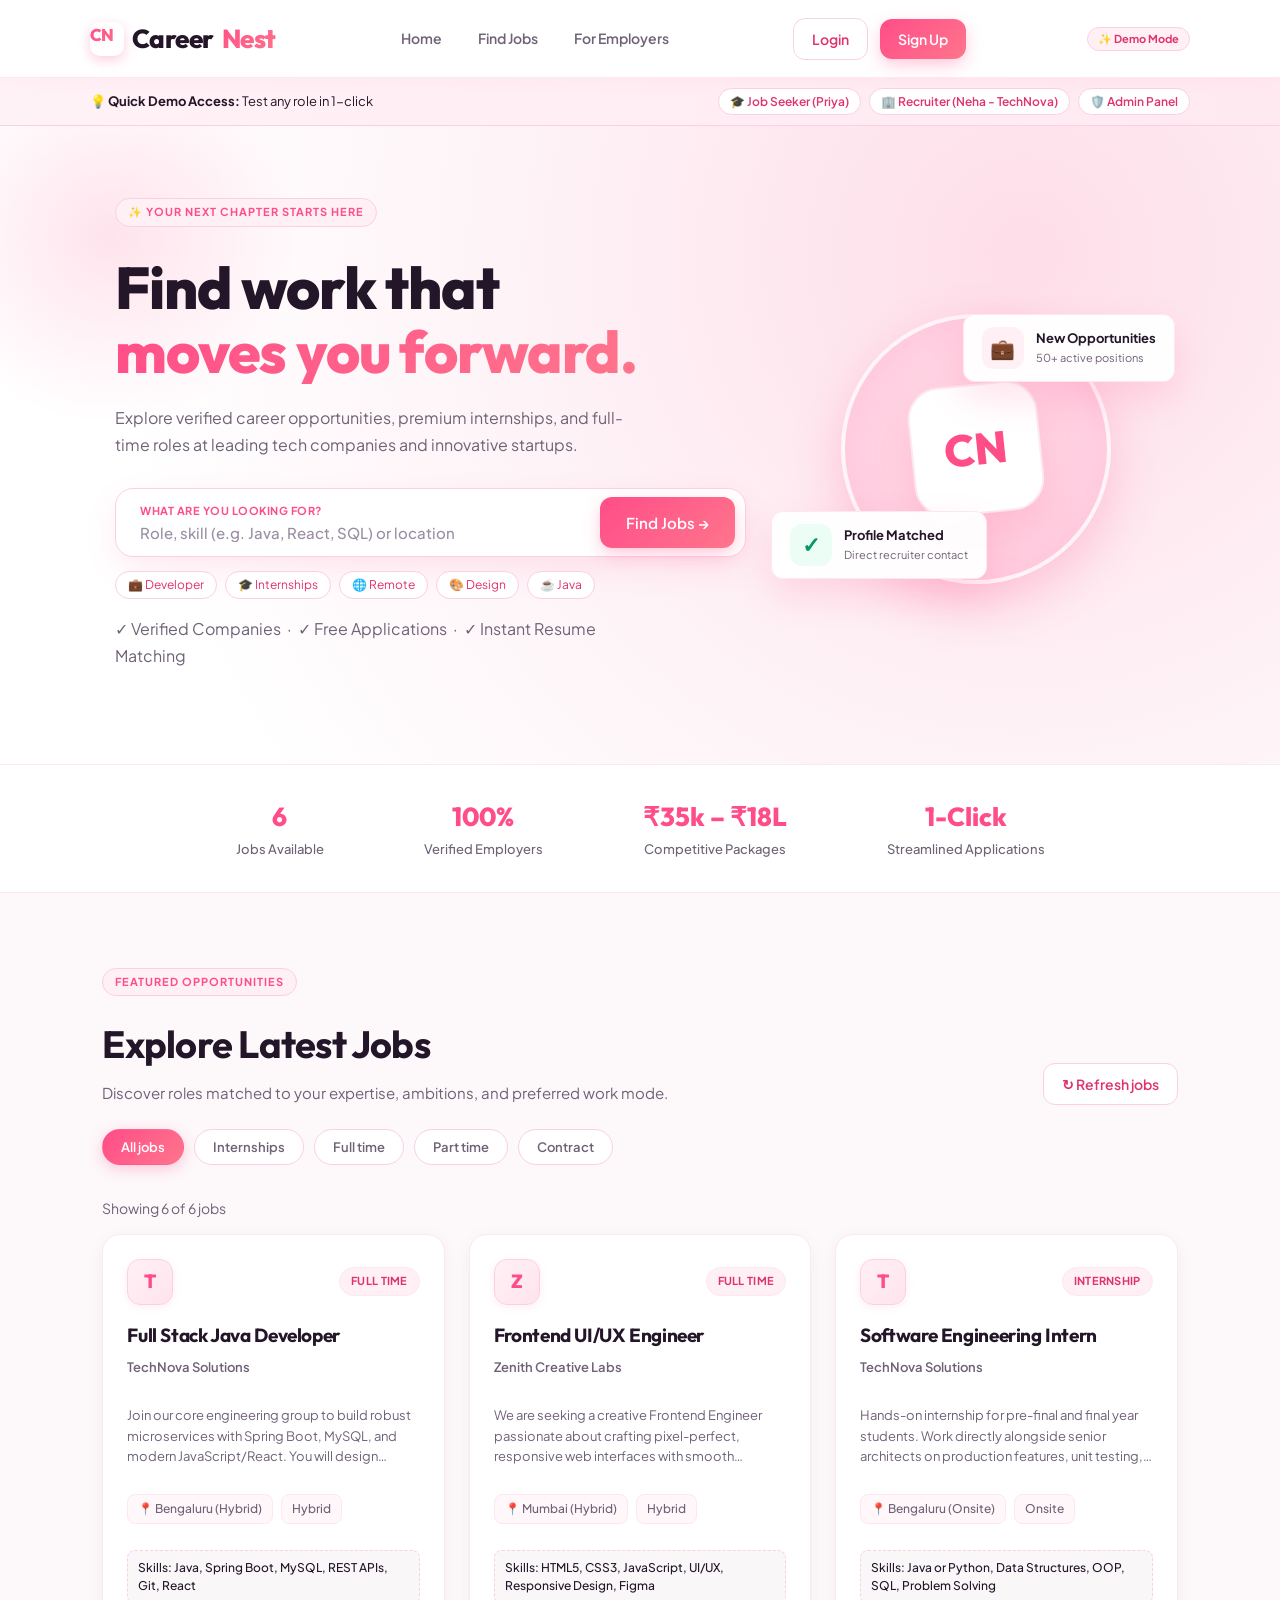
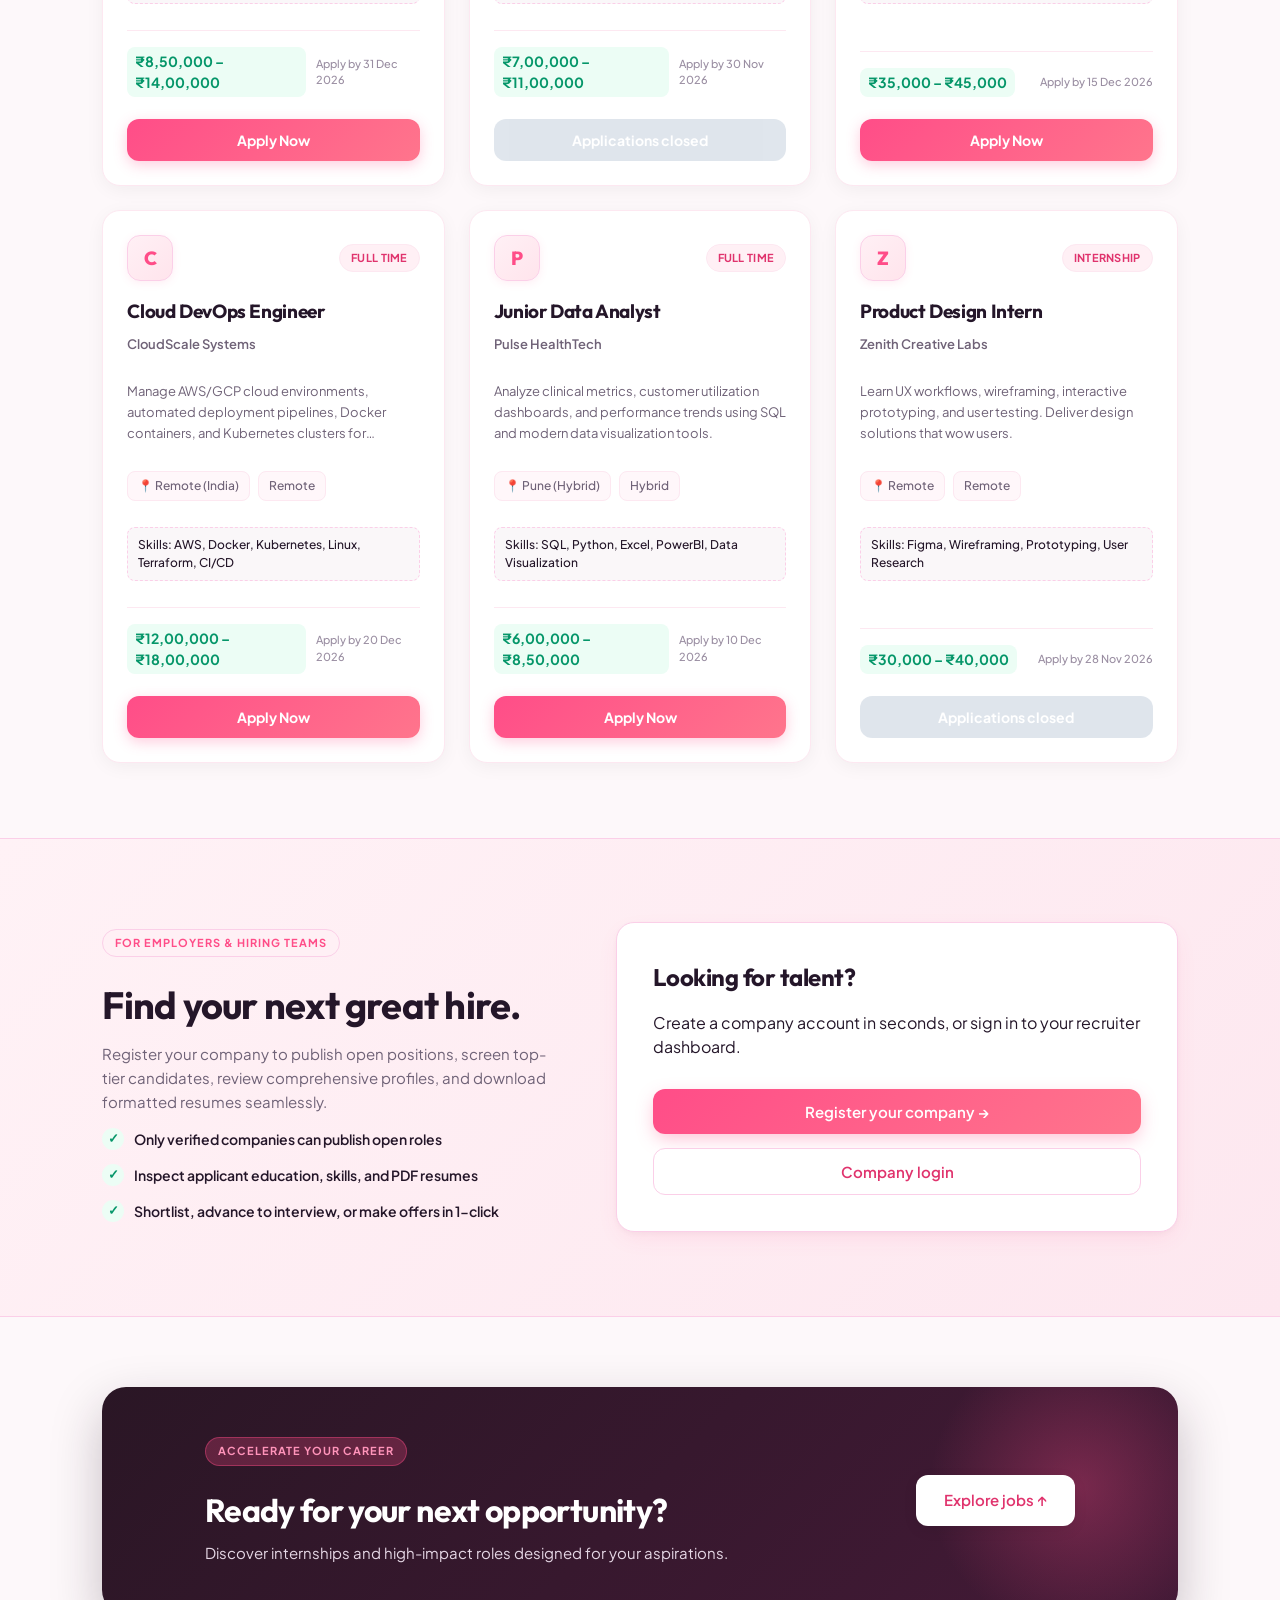
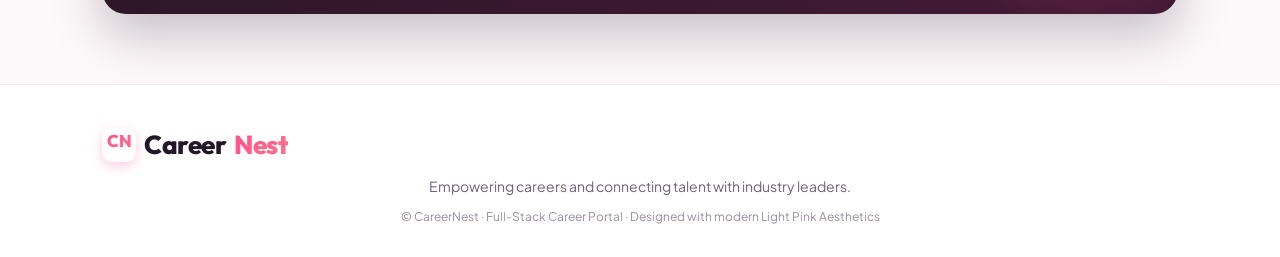
==== src/main/resources/static/index.html @ 80a02196 "Update UI/UX design to modern Light Pink aesthetic, add dual-mode standalone demo engine, and sync s" ====
<!DOCTYPE html>
<html lang="en">
<head>
    <meta charset="UTF-8">
    <meta name="viewport" content="width=device-width, initial-scale=1.0">
    <meta name="description" content="CareerNest | Discover premier jobs, internships and high-growth career opportunities.">
    <title>CareerNest | Find Your Next Opportunity</title>
    <link rel="stylesheet" href="style.css?v=5">
</head>
<body>

    <header class="navbar">
        <a class="logo" href="#home">
            <span class="logo-badge">CN</span>
            Career<span>Nest</span>
        </a>

        <nav>
            <a href="#home" class="active">Home</a>
            <a href="#jobs">Find Jobs</a>
            <a href="#post-job">For Employers</a>
        </nav>

        <div class="nav-actions"></div>
    </header>

    <!-- Quick Demo Accounts Helper Bar -->
    <div class="demo-accounts-bar">
        <span>💡 <strong>Quick Demo Access:</strong> Test any role in 1-click</span>
        <div class="demo-pills">
            <button class="demo-account-btn" type="button" onclick="quickLogin('STUDENT')">🎓 Job Seeker (Priya)</button>
            <button class="demo-account-btn" type="button" onclick="quickLogin('RECRUITER')">🏢 Recruiter (Neha - TechNova)</button>
            <button class="demo-account-btn" type="button" onclick="quickLogin('ADMIN')">🛡️ Admin Panel</button>
        </div>
    </div>

    <main>
        
        <!-- Login and Signup Section -->
        <section id="authSection" class="auth-section" hidden>
            <div class="auth-card">

                <button id="closeAuthButton" class="auth-close"
                        type="button" aria-label="Close form">✕</button>

                <a class="logo auth-logo" href="#home">
                    <span class="logo-badge">CN</span>
                    Career<span>Nest</span>
                </a>

                <div class="auth-tabs">
                    <button id="loginTab" class="auth-tab active" type="button">
                        Login
                    </button>
                    <button id="signupTab" class="auth-tab" type="button">
                        Sign Up
                    </button>
                </div>

                <h2 id="authTitle">Welcome back!</h2>
                <p id="authDescription">Login to continue your career journey.</p>

                <form id="authForm">
                    <div id="accountTypeGroup" class="account-type" hidden>
                        <span class="account-type-label">Choose your account type</span>
                        <label class="account-option">
                            <input type="radio" name="accountType" value="STUDENT" checked>
                            <span><strong>Job seeker</strong><small>Find jobs &amp; apply</small></span>
                        </label>
                        <label class="account-option">
                            <input type="radio" name="accountType" value="COMPANY">
                            <span><strong>Company</strong><small>Publish jobs &amp; review applicants</small></span>
                        </label>
                    </div>

                    <div id="fullNameGroup" hidden>
                        <label for="authFullName" id="authFullNameLabel">Full name</label>
                        <input id="authFullName" type="text"
                               placeholder="Enter your full name"
                               maxlength="120">
                    </div>

                    <div id="companyFields" class="company-fields" hidden>
                        <label for="companyName">Company name *</label>
                        <input id="companyName" type="text" maxlength="180"
                               placeholder="e.g. TechNova Solutions">

                        <label for="companyWebsite">Website</label>
                        <input id="companyWebsite" type="url" maxlength="255"
                               placeholder="https://example.com">

                        <label for="companyIndustry">Industry</label>
                        <input id="companyIndustry" type="text" maxlength="120"
                               placeholder="e.g. Information Technology">

                        <label for="companySize">Company size</label>
                        <select id="companySize">
                            <option value="">Select size</option>
                            <option>1-10</option>
                            <option>11-50</option>
                            <option>51-200</option>
                            <option>201-1000</option>
                            <option>1000+</option>
                        </select>

                        <label for="companyHeadquarters">Headquarters</label>
                        <input id="companyHeadquarters" type="text" maxlength="150"
                               placeholder="e.g. Mumbai, Maharashtra">
                    </div>

                    <label for="authEmail">Email address</label>
                    <input id="authEmail" type="email"
                           placeholder="you@example.com" required>

                    <label for="authPassword">Password</label>
                    <input id="authPassword" type="password"
                           placeholder="Enter your password"
                           minlength="8" maxlength="72" required>

                    <button id="authSubmitButton"
                            class="primary-button full-button"
                            type="submit">
                        Login →
                    </button>

                    <!-- Quick Autofill for Reviewers/Users -->
                    <div class="quick-logins-box">
                        <strong>⚡ Quick Autofill Test Credentials</strong>
                        <div class="quick-login-pills">
                            <button type="button" class="quick-login-pill" onclick="document.getElementById('authEmail').value='priya@example.test'; document.getElementById('authPassword').value='Demo@12345';">Priya (Student)</button>
                            <button type="button" class="quick-login-pill" onclick="document.getElementById('authEmail').value='neha@example.test'; document.getElementById('authPassword').value='Demo@12345';">Neha (Recruiter)</button>
                            <button type="button" class="quick-login-pill" onclick="document.getElementById('authEmail').value='admin@careernest.local'; document.getElementById('authPassword').value='Admin@12345';">Admin</button>
                        </div>
                    </div>

                    <p id="authMessage" class="status-message"
                       role="status" aria-live="polite"></p>
                </form>

                <p class="auth-switch">
                    <span id="authSwitchText">New to CareerNest?</span>
                    <button id="authSwitchButton" type="button">Create account</button>
                </p>

            </div>
        </section>
        <!-- End Login and Signup Section -->

        <!-- Hero Section -->
        <section class="hero" id="home">
            <div class="hero-content">
                <span class="eyebrow">✨ YOUR NEXT CHAPTER STARTS HERE</span>

                <h1>Find work that<br> <span class="gradient-text">moves you forward.</span></h1>

                <p>
                    Explore verified career opportunities, premium internships, and full-time roles at leading tech companies and innovative startups.
                </p>

                <form id="searchForm" class="search-box">
                    <div class="search-field">
                        <label for="searchInput">What are you looking for?</label>
                        <input id="searchInput" type="text"
                               placeholder="Role, skill (e.g. Java, React, SQL) or location">
                    </div>
                    <button class="primary-button" type="submit">Find Jobs →</button>
                </form>

                <div class="hero-tags">
                    <span class="hero-tag" onclick="document.getElementById('searchInput').value='Developer'; displayJobs();">💼 Developer</span>
                    <span class="hero-tag" onclick="document.getElementById('searchInput').value='Intern'; displayJobs();">🎓 Internships</span>
                    <span class="hero-tag" onclick="document.getElementById('searchInput').value='Remote'; displayJobs();">🌐 Remote</span>
                    <span class="hero-tag" onclick="document.getElementById('searchInput').value='Design'; displayJobs();">🎨 Design</span>
                    <span class="hero-tag" onclick="document.getElementById('searchInput').value='Java'; displayJobs();">☕ Java</span>
                </div>

                <p class="hero-note">✓ Verified Companies &nbsp;·&nbsp; ✓ Free Applications &nbsp;·&nbsp; ✓ Instant Resume Matching</p>
            </div>

            <div class="hero-art" aria-hidden="true">
                <div class="art-circle"></div>
                <div class="floating-card card-one">
                    <span class="card-icon">💼</span>
                    <div>
                        <strong>New Opportunities</strong>
                        <small>50+ active positions</small>
                    </div>
                </div>
                <div class="floating-card card-two">
                    <span class="check-icon">✓</span>
                    <div>
                        <strong>Profile Matched</strong>
                        <small>Direct recruiter contact</small>
                    </div>
                </div>
                <div class="art-center">CN</div>
            </div>
        </section>

        <!-- Stats Section -->
        <section class="stats">
            <div>
                <strong id="totalJobs">—</strong>
                <span>Jobs Available</span>
            </div>
            <div>
                <strong>100%</strong>
                <span>Verified Employers</span>
            </div>
            <div>
                <strong>₹35k – ₹18L</strong>
                <span>Competitive Packages</span>
            </div>
            <div>
                <strong>1-Click</strong>
                <span>Streamlined Applications</span>
            </div>
        </section>

        <!-- Jobs Listing Section -->
        <section class="jobs-section" id="jobs">
            <div class="section-heading">
                <div>
                    <span class="eyebrow">FEATURED OPPORTUNITIES</span>
                    <h2>Explore Latest Jobs</h2>
                    <p>Discover roles matched to your expertise, ambitions, and preferred work mode.</p>
                </div>
                <button id="refreshButton" class="outline-button" type="button">
                    ↻ Refresh jobs
                </button>
            </div>

            <div class="filters">
                <button class="filter-button active" data-type="ALL" type="button">All jobs</button>
                <button class="filter-button" data-type="INTERNSHIP" type="button">Internships</button>
                <button class="filter-button" data-type="FULL_TIME" type="button">Full time</button>
                <button class="filter-button" data-type="PART_TIME" type="button">Part time</button>
                <button class="filter-button" data-type="CONTRACT" type="button">Contract</button>
            </div>

            <p id="jobsMessage" class="status-message" role="status">
                Loading available opportunities...
            </p>

            <div id="jobList" class="job-grid"></div>
        </section>

        <!-- For Employers Section -->
        <section class="post-section" id="post-job">
            <div class="post-intro">
                <span class="eyebrow">FOR EMPLOYERS &amp; HIRING TEAMS</span>
                <h2>Find your next great hire.</h2>
                <p>
                    Register your company to publish open positions, screen top-tier candidates, review comprehensive profiles, and download formatted resumes seamlessly.
                </p>
                <div class="post-benefit">
                    <span class="post-benefit-check">✓</span>
                    <span>Only verified companies can publish open roles</span>
                </div>
                <div class="post-benefit">
                    <span class="post-benefit-check">✓</span>
                    <span>Inspect applicant education, skills, and PDF resumes</span>
                </div>
                <div class="post-benefit">
                    <span class="post-benefit-check">✓</span>
                    <span>Shortlist, advance to interview, or make offers in 1-click</span>
                </div>
            </div>

            <div class="job-form employer-cta" id="employerGuest">
                <h3>Looking for talent?</h3>
                <p class="form-description">
                    Create a company account in seconds, or sign in to your recruiter dashboard.
                </p>
                <button id="employerSignupButton" class="primary-button full-button" type="button">
                    Register your company →
                </button>
                <button id="employerLoginButton" class="outline-button full-button" type="button">
                    Company login
                </button>
            </div>

            <div class="job-form employer-cta" id="employerCompany" hidden>
                <h3 id="employerCompanyName">Your company</h3>
                <p class="form-description">
                    Manage your listings or review candidates who applied for your roles.
                </p>
                <a class="primary-button full-button" href="company.html#post">Post a new job →</a>
                <a class="outline-button full-button" href="company.html#applicants">View applicants</a>
            </div>
        </section>

        <!-- Bottom CTA Section -->
        <section class="bottom-cta">
            <div>
                <span class="eyebrow">ACCELERATE YOUR CAREER</span>
                <h2>Ready for your next opportunity?</h2>
                <p>Discover internships and high-impact roles designed for your aspirations.</p>
            </div>
            <a href="#jobs" class="light-button">Explore jobs ↑</a>
        </section>
    </main>

    <footer>
        <a class="logo footer-logo" href="#home">
            <span class="logo-badge">CN</span>
            Career<span>Nest</span>
        </a>
        <p>Empowering careers and connecting talent with industry leaders.</p>
        <small>© CareerNest · Full-Stack Career Portal · Designed with modern Light Pink Aesthetics</small>
    </footer>

    <script src="common.js?v=5"></script>
    <script src="script.js?v=5"></script>
</body>
</html>
---- src/main/resources/static/style.css ----
@import url('https://fonts.googleapis.com/css2?family=Outfit:wght@400;500;600;700;800;900&family=Plus+Jakarta+Sans:wght@400;500;600;700;800&display=swap');

:root {
    /* Pink & Rose Primary Palette */
    --pink-primary: #ff4d88;
    --pink-primary-dark: #e0336d;
    --pink-primary-light: #ff75a0;
    --pink-glow: rgba(255, 77, 136, 0.28);
    --pink-soft: #fff0f5;
    --pink-subtle: #fff7fa;
    --pink-card-bg: #ffffff;
    --pink-border: #fbcfe8;
    --pink-border-light: #fde8f1;
    --pink-tag-bg: #ffe4ef;
    --pink-tag-text: #be185d;

    /* Gradients */
    --gradient-pink: linear-gradient(135deg, #ff4d88 0%, #ff758c 100%);
    --gradient-pink-hover: linear-gradient(135deg, #e63973 0%, #ff5c77 100%);
    --gradient-pink-subtle: linear-gradient(135deg, #fff0f5 0%, #ffe4ec 100%);
    --gradient-dark-plum: linear-gradient(135deg, #2a1625 0%, #441a37 100%);
    --gradient-hero: radial-gradient(circle at 80% 20%, rgba(255, 182, 206, 0.4) 0%, rgba(255, 240, 245, 0.6) 45%, #ffffff 80%);

    /* Warm Neutrals */
    --navy: #241629; /* Replaced cold navy with deep luxury plum-charcoal */
    --dark: #1e1323;
    --muted: #6f6277;
    --muted-light: #9a8ea2;
    --background: #fdf8fa;
    --border: #f5dce8;

    /* Functional Accents */
    --green: #059669;
    --green-bg: #ecfdf5;
    --red: #e11d48;
    --red-bg: #fff1f2;
    --amber: #d97706;
    --amber-bg: #fffbeb;

    /* Radius & Shadows */
    --radius-sm: 8px;
    --radius-md: 12px;
    --radius-lg: 18px;
    --radius-pill: 9999px;
    --shadow-soft: 0 8px 24px -6px rgba(255, 77, 136, 0.12), 0 2px 6px -1px rgba(0, 0, 0, 0.04);
    --shadow-hover: 0 16px 36px -8px rgba(255, 77, 136, 0.22), 0 4px 12px -2px rgba(0, 0, 0, 0.05);
    --shadow-card: 0 4px 20px -2px rgba(36, 22, 41, 0.06);
}

* {
    box-sizing: border-box;
}

html {
    scroll-behavior: smooth;
    scroll-padding-top: 90px;
}

body {
    margin: 0;
    background: var(--background);
    color: var(--navy);
    font-family: "Plus Jakarta Sans", -apple-system, BlinkMacSystemFont, "Segoe UI", Roboto, sans-serif;
    line-height: 1.5;
    -webkit-font-smoothing: antialiased;
}

a {
    color: inherit;
    text-decoration: none;
    transition: color 0.2s ease;
}

button, input, textarea, select {
    font-family: inherit;
}

button, a {
    -webkit-tap-highlight-color: transparent;
}

button {
    cursor: pointer;
    border: none;
    background: none;
}

/* ===== Typography & Helpers ===== */
h1, h2, h3, h4 {
    font-family: "Outfit", sans-serif;
    color: var(--navy);
    letter-spacing: -0.02em;
    margin-top: 0;
}

.gradient-text,
.logo span,
h1 span {
    background: var(--gradient-pink);
    -webkit-background-clip: text;
    -webkit-text-fill-color: transparent;
    display: inline-block;
}

.eyebrow {
    display: inline-flex;
    align-items: center;
    gap: 6px;
    color: var(--pink-primary);
    background: var(--pink-soft);
    border: 1px solid var(--pink-border);
    padding: 5px 12px;
    border-radius: var(--radius-pill);
    font-size: 11px;
    font-weight: 700;
    letter-spacing: 1px;
    text-transform: uppercase;
    margin-bottom: 12px;
}

/* ===== Navbar ===== */
.navbar {
    min-height: 78px;
    padding: 16px 7%;
    display: flex;
    align-items: center;
    justify-content: space-between;
    gap: 24px;
    background: rgba(255, 255, 255, 0.92);
    backdrop-filter: blur(14px);
    -webkit-backdrop-filter: blur(14px);
    border-bottom: 1px solid var(--pink-border-light);
    position: sticky;
    top: 0;
    z-index: 100;
    box-shadow: 0 4px 20px -5px rgba(255, 77, 136, 0.06);
}

.logo {
    display: flex;
    align-items: center;
    gap: 8px;
    font-family: "Outfit", sans-serif;
    font-size: 26px;
    font-weight: 800;
    letter-spacing: -0.5px;
    color: var(--navy);
}

.logo-badge {
    width: 34px;
    height: 34px;
    background: var(--gradient-pink);
    border-radius: 10px;
    display: inline-grid;
    place-items: center;
    color: white;
    font-size: 17px;
    font-weight: 800;
    box-shadow: 0 4px 12px var(--pink-glow);
}

.navbar nav {
    display: flex;
    align-items: center;
    gap: 28px;
}

.navbar nav a {
    font-size: 14px;
    font-weight: 600;
    color: var(--muted);
    padding: 6px 4px;
    position: relative;
}

.navbar nav a:hover,
.navbar nav a.active {
    color: var(--pink-primary);
}

.navbar nav a:hover::after {
    content: "";
    position: absolute;
    bottom: -2px;
    left: 0;
    width: 100%;
    height: 2px;
    background: var(--gradient-pink);
    border-radius: 2px;
}

.nav-actions {
    display: flex;
    align-items: center;
    gap: 12px;
}

.nav-button, .outline-button, .light-button, .primary-button {
    display: inline-flex;
    align-items: center;
    justify-content: center;
    gap: 8px;
    border-radius: var(--radius-md);
    padding: 11px 18px;
    font-weight: 600;
    font-size: 14px;
    transition: all 0.22s cubic-bezier(0.16, 1, 0.3, 1);
    white-space: nowrap;
}

.primary-button {
    background: var(--gradient-pink);
    color: white;
    border: none;
    box-shadow: 0 6px 18px -2px rgba(255, 77, 136, 0.36);
}

.primary-button:hover {
    background: var(--gradient-pink-hover);
    transform: translateY(-2px);
    box-shadow: 0 10px 24px -2px rgba(255, 77, 136, 0.45);
}

.primary-button:active {
    transform: translateY(0);
}

.nav-button {
    color: white;
    background: var(--navy);
    box-shadow: 0 4px 12px rgba(36, 22, 41, 0.15);
}

.nav-button:hover {
    background: var(--dark);
    transform: translateY(-1px);
    box-shadow: 0 6px 16px rgba(36, 22, 41, 0.22);
}

.outline-button {
    background: white;
    color: var(--pink-primary-dark);
    border: 1.5px solid var(--pink-border);
}

.outline-button:hover {
    border-color: var(--pink-primary);
    background: var(--pink-soft);
    color: var(--pink-primary);
    transform: translateY(-1px);
}

.light-button {
    background: white;
    color: var(--pink-primary-dark);
    box-shadow: 0 4px 14px rgba(0, 0, 0, 0.08);
}

.light-button:hover {
    background: var(--pink-soft);
    transform: translateY(-2px);
}

.nav-greeting {
    color: var(--muted);
    font-size: 13px;
    font-weight: 600;
    padding: 6px 10px;
    background: var(--pink-soft);
    border-radius: var(--radius-pill);
    border: 1px solid var(--pink-border-light);
}

/* Demo helper pill in nav */
.demo-badge-pill {
    display: inline-flex;
    align-items: center;
    gap: 6px;
    font-size: 11px;
    font-weight: 700;
    padding: 4px 10px;
    border-radius: var(--radius-pill);
    background: #fff0f5;
    color: var(--pink-primary-dark);
    border: 1px solid var(--pink-border);
    cursor: pointer;
    transition: all 0.2s ease;
}

.demo-badge-pill:hover {
    background: var(--gradient-pink);
    color: white;
    border-color: transparent;
}

/* ===== Hero Section ===== */
.hero {
    background: var(--gradient-hero);
    padding: 72px 9% 65px;
    min-height: 480px;
    display: grid;
    grid-template-columns: 1.25fr 0.75fr;
    align-items: center;
    gap: 40px;
    overflow: hidden;
    position: relative;
    border-bottom: 1px solid var(--pink-border-light);
}

.hero::before {
    content: "";
    position: absolute;
    width: 380px;
    height: 380px;
    border-radius: 50%;
    background: radial-gradient(circle, rgba(255, 117, 160, 0.2) 0%, transparent 70%);
    top: -80px;
    left: -80px;
    pointer-events: none;
}

.hero-content {
    max-width: 640px;
    position: relative;
    z-index: 2;
}

h1 {
    font-size: clamp(40px, 4.6vw, 62px);
    line-height: 1.1;
    margin: 16px 0 20px;
    font-weight: 800;
}

.hero-content > p {
    color: var(--muted);
    font-size: 16px;
    max-width: 520px;
    line-height: 1.7;
    margin-bottom: 30px;
}

/* Search Box */
.search-box {
    background: white;
    padding: 8px 10px;
    display: flex;
    gap: 12px;
    border: 1.5px solid var(--pink-border);
    border-radius: var(--radius-lg);
    box-shadow: 0 12px 36px -6px rgba(255, 77, 136, 0.16);
    transition: border-color 0.2s, box-shadow 0.2s;
}

.search-box:focus-within {
    border-color: var(--pink-primary);
    box-shadow: 0 14px 40px -4px rgba(255, 77, 136, 0.25);
}

.search-field {
    flex: 1;
    padding: 6px 14px;
    min-width: 0;
    display: flex;
    flex-direction: column;
    justify-content: center;
}

.search-field label {
    display: block;
    font-size: 11px;
    font-weight: 700;
    color: var(--pink-primary);
    text-transform: uppercase;
    letter-spacing: 0.5px;
    margin-bottom: 3px;
}

.search-field input {
    width: 100%;
    border: 0;
    outline: 0;
    padding: 0;
    color: var(--navy);
    font-size: 15px;
    font-weight: 500;
    background: transparent;
}

.search-field input::placeholder {
    color: var(--muted-light);
}

.search-box .primary-button {
    padding: 14px 26px;
    font-size: 15px;
}

.hero-note {
    font-size: 13px;
    color: var(--muted);
    margin-top: 16px;
    display: flex;
    align-items: center;
    gap: 10px;
}

.hero-tags {
    display: flex;
    flex-wrap: wrap;
    gap: 8px;
    margin-top: 14px;
}

.hero-tag {
    font-size: 12px;
    padding: 4px 12px;
    border-radius: var(--radius-pill);
    background: white;
    border: 1px solid var(--pink-border);
    color: var(--pink-primary-dark);
    cursor: pointer;
    transition: all 0.2s ease;
}

.hero-tag:hover {
    background: var(--pink-soft);
    border-color: var(--pink-primary);
    transform: translateY(-1px);
}

/* Hero Art - 3D Pink Glass Illustration */
.hero-art {
    min-height: 320px;
    position: relative;
    display: grid;
    place-items: center;
}

.art-circle {
    width: 270px;
    height: 270px;
    border-radius: 50%;
    background: radial-gradient(circle, #ffe3ed 0%, #ffd0e1 60%, #ffbad3 100%);
    border: 4px solid rgba(255, 255, 255, 0.8);
    box-shadow: 0 20px 50px rgba(255, 77, 136, 0.25);
    animation: pulseSoft 6s ease-in-out infinite;
}

.art-center {
    position: absolute;
    width: 130px;
    height: 130px;
    display: grid;
    place-items: center;
    border-radius: 32px;
    transform: rotate(-6deg);
    background: white;
    box-shadow: 0 20px 45px rgba(255, 77, 136, 0.22);
    border: 2px solid var(--pink-border-light);
    color: var(--pink-primary);
    font-size: 44px;
    font-weight: 800;
    font-family: "Outfit", sans-serif;
    animation: gentleFloat 5s ease-in-out infinite;
}

.floating-card {
    position: absolute;
    z-index: 2;
    background: rgba(255, 255, 255, 0.95);
    backdrop-filter: blur(10px);
    padding: 12px 18px;
    display: flex;
    align-items: center;
    gap: 12px;
    border-radius: var(--radius-md);
    box-shadow: 0 16px 36px rgba(255, 77, 136, 0.16);
    border: 1px solid var(--pink-border-light);
}

.card-one {
    top: 25px;
    right: -10px;
    animation: floatOne 5s ease-in-out infinite alternate;
}

.card-two {
    bottom: 30px;
    left: -15px;
    animation: floatTwo 5.5s ease-in-out infinite alternate;
}

.card-icon, .check-icon {
    width: 42px;
    height: 42px;
    display: grid;
    place-items: center;
    border-radius: 12px;
    font-size: 20px;
}

.card-icon {
    background: var(--pink-soft);
    color: var(--pink-primary);
}

.check-icon {
    color: var(--green);
    background: var(--green-bg);
    font-size: 22px;
    font-weight: bold;
}

.floating-card strong {
    display: block;
    font-size: 13px;
    font-weight: 700;
    color: var(--navy);
}

.floating-card small {
    display: block;
    color: var(--muted);
    font-size: 11px;
    margin-top: 2px;
}

@keyframes gentleFloat {
    0%, 100% { transform: rotate(-6deg) translateY(0); }
    50% { transform: rotate(-4deg) translateY(-8px); }
}

@keyframes floatOne {
    0% { transform: translateY(0); }
    100% { transform: translateY(-10px); }
}

@keyframes floatTwo {
    0% { transform: translateY(0); }
    100% { transform: translateY(10px); }
}

@keyframes pulseSoft {
    0%, 100% { transform: scale(1); }
    50% { transform: scale(1.03); }
}

/* ===== Stats Section ===== */
.stats {
    display: flex;
    justify-content: center;
    gap: clamp(30px, 8vw, 100px);
    padding: 32px 7%;
    background: white;
    border-bottom: 1px solid var(--pink-border-light);
}

.stats div {
    display: flex;
    flex-direction: column;
    gap: 4px;
    text-align: center;
}

.stats strong {
    font-size: 26px;
    font-weight: 800;
    font-family: "Outfit", sans-serif;
    color: var(--pink-primary);
}

.stats span {
    font-size: 13px;
    color: var(--muted);
    font-weight: 500;
}

/* Quick Demo Bar Helper */
.demo-accounts-bar {
    background: linear-gradient(90deg, #fff2f6 0%, #ffe9f1 100%);
    border-bottom: 1px solid var(--pink-border);
    padding: 10px 7%;
    display: flex;
    align-items: center;
    justify-content: space-between;
    font-size: 13px;
    color: var(--navy);
    flex-wrap: wrap;
    gap: 10px;
}

.demo-pills {
    display: flex;
    align-items: center;
    gap: 8px;
    flex-wrap: wrap;
}

.demo-account-btn {
    display: inline-flex;
    align-items: center;
    gap: 5px;
    padding: 5px 11px;
    border-radius: var(--radius-pill);
    background: white;
    border: 1px solid var(--pink-border);
    font-size: 12px;
    font-weight: 600;
    color: var(--pink-primary-dark);
    cursor: pointer;
    transition: all 0.18s ease;
}

.demo-account-btn:hover {
    background: var(--pink-primary);
    color: white;
    border-color: var(--pink-primary);
}

/* ===== Jobs Section ===== */
.jobs-section {
    padding: 75px 8%;
    background: var(--background);
}

.section-heading {
    display: flex;
    justify-content: space-between;
    align-items: flex-end;
    gap: 20px;
    margin-bottom: 24px;
}

h2 {
    font-size: clamp(28px, 3.2vw, 38px);
    margin: 8px 0;
    font-weight: 700;
}

.section-heading p, .post-intro > p {
    color: var(--muted);
    line-height: 1.6;
    font-size: 15px;
    margin: 0;
}

.filters {
    display: flex;
    gap: 10px;
    flex-wrap: wrap;
    margin: 24px 0 32px;
}

.filter-button {
    padding: 9px 18px;
    border: 1.5px solid var(--pink-border);
    background: white;
    border-radius: var(--radius-pill);
    color: var(--muted);
    font-size: 13px;
    font-weight: 600;
    cursor: pointer;
    transition: all 0.2s cubic-bezier(0.16, 1, 0.3, 1);
}

.filter-button:hover {
    border-color: var(--pink-primary);
    color: var(--pink-primary);
    background: var(--pink-soft);
}

.filter-button.active {
    color: white;
    background: var(--gradient-pink);
    border-color: transparent;
    box-shadow: 0 4px 14px var(--pink-glow);
}

.status-message {
    color: var(--muted);
    font-size: 14px;
    line-height: 1.6;
}

/* Job Cards Grid */
.job-grid {
    display: grid;
    grid-template-columns: repeat(3, minmax(0, 1fr));
    gap: 24px;
    width: 100%;
}

.job-card {
    padding: 24px;
    border: 1.5px solid var(--pink-border-light);
    border-radius: var(--radius-lg);
    background: white;
    display: flex;
    flex-direction: column;
    gap: 14px;
    box-shadow: var(--shadow-card);
    transition: all 0.25s cubic-bezier(0.16, 1, 0.3, 1);
    position: relative;
    overflow: hidden;
}

.job-card::before {
    content: "";
    position: absolute;
    top: 0;
    left: 0;
    width: 100%;
    height: 4px;
    background: var(--gradient-pink);
    opacity: 0;
    transition: opacity 0.25s ease;
}

.job-card:hover {
    transform: translateY(-5px);
    border-color: var(--pink-border);
    box-shadow: var(--shadow-hover);
}

.job-card:hover::before {
    opacity: 1;
}

.job-card-top {
    display: flex;
    align-items: center;
    justify-content: space-between;
    gap: 12px;
}

.company-mark {
    display: grid;
    place-items: center;
    width: 46px;
    height: 46px;
    border-radius: 13px;
    background: var(--gradient-pink-subtle);
    border: 1px solid var(--pink-border);
    color: var(--pink-primary);
    font-weight: 800;
    font-size: 19px;
    font-family: "Outfit", sans-serif;
    box-shadow: 0 2px 8px rgba(255, 77, 136, 0.1);
}

.job-badge {
    font-size: 11px;
    padding: 5px 11px;
    border-radius: var(--radius-pill);
    background: var(--pink-soft);
    color: var(--pink-primary-dark);
    border: 1px solid var(--pink-border-light);
    font-weight: 700;
    letter-spacing: 0.3px;
}

.job-card h3 {
    font-family: "Outfit", sans-serif;
    font-size: 19px;
    margin: 4px 0 0;
    line-height: 1.35;
    font-weight: 700;
    overflow-wrap: anywhere;
    transition: color 0.2s ease;
}

.job-card:hover h3 {
    color: var(--pink-primary-dark);
}

.job-company {
    margin: -4px 0 0;
    color: var(--muted);
    font-size: 13px;
    font-weight: 600;
}

.job-description {
    color: var(--muted);
    font-size: 13px;
    line-height: 1.6;
    overflow-wrap: anywhere;
    display: -webkit-box;
    -webkit-line-clamp: 3;
    -webkit-box-orient: vertical;
    overflow: hidden;
}

.job-meta {
    display: flex;
    flex-wrap: wrap;
    gap: 8px;
}

.job-meta span {
    font-size: 12px;
    color: var(--muted);
    background: var(--pink-subtle);
    border: 1px solid var(--pink-border-light);
    padding: 5px 10px;
    border-radius: var(--radius-sm);
    font-weight: 500;
}

.job-skills {
    color: var(--navy);
    font-size: 12px;
    font-weight: 500;
    background: #faf7f9;
    padding: 8px 10px;
    border-radius: var(--radius-sm);
    border: 1px dashed var(--pink-border);
}

.job-card-bottom {
    border-top: 1px solid var(--pink-border-light);
    margin-top: auto;
    padding-top: 16px;
    display: flex;
    justify-content: space-between;
    align-items: center;
    gap: 10px;
}

.job-salary {
    color: var(--green);
    font-weight: 700;
    font-size: 14px;
    background: var(--green-bg);
    padding: 4px 8px;
    border-radius: var(--radius-sm);
}

.job-id {
    color: var(--muted-light);
    font-size: 11px;
    font-weight: 500;
}

.apply-button {
    display: block;
    width: 100%;
    margin-top: 8px;
    padding: 12px;
    border: 0;
    border-radius: var(--radius-md);
    background: var(--gradient-pink);
    color: white;
    font-weight: 700;
    font-size: 14px;
    text-align: center;
    cursor: pointer;
    box-shadow: 0 4px 14px var(--pink-glow);
    transition: all 0.22s ease;
}

.apply-button:hover:not(:disabled) {
    background: var(--gradient-pink-hover);
    transform: translateY(-2px);
    box-shadow: 0 8px 20px rgba(255, 77, 136, 0.4);
}

.apply-button:disabled {
    opacity: 0.6;
    cursor: not-allowed;
    background: #cbd5e1;
    box-shadow: none;
}

.empty-state {
    padding: 50px 20px;
    background: white;
    border: 1.5px dashed var(--pink-border);
    border-radius: var(--radius-lg);
    text-align: center;
    color: var(--muted);
    font-size: 15px;
    grid-column: 1 / -1;
}

/* ===== Post Section (Employer CTA) ===== */
.post-section {
    background: linear-gradient(135deg, #fff2f6 0%, #fde7ef 100%);
    padding: 80px 8%;
    display: grid;
    grid-template-columns: 0.9fr 1.1fr;
    gap: 55px;
    align-items: center;
    border-top: 1px solid var(--pink-border);
    border-bottom: 1px solid var(--pink-border);
}

.post-intro {
    padding-top: 10px;
}

.post-benefit {
    font-size: 14px;
    font-weight: 600;
    margin: 14px 0;
    color: var(--navy);
    display: flex;
    align-items: center;
    gap: 10px;
}

.post-benefit-check {
    width: 22px;
    height: 22px;
    border-radius: 50%;
    background: var(--green-bg);
    color: var(--green);
    display: inline-grid;
    place-items: center;
    font-size: 13px;
    font-weight: 800;
}

.employer-cta {
    background: white;
    border: 1.5px solid var(--pink-border);
    border-radius: var(--radius-lg);
    padding: 36px;
    box-shadow: var(--shadow-soft);
}

.employer-cta h3 {
    font-size: 24px;
    margin-bottom: 8px;
}

.employer-cta .full-button {
    margin-top: 14px;
}

/* ===== Bottom CTA Banner ===== */
.bottom-cta {
    padding: 50px 8%;
    margin: 70px 8%;
    border-radius: 24px;
    background: var(--gradient-dark-plum);
    color: white;
    display: flex;
    align-items: center;
    justify-content: space-between;
    gap: 30px;
    box-shadow: 0 20px 50px rgba(36, 22, 41, 0.25);
    position: relative;
    overflow: hidden;
}

.bottom-cta::after {
    content: "";
    position: absolute;
    width: 300px;
    height: 300px;
    border-radius: 50%;
    background: radial-gradient(circle, rgba(255, 77, 136, 0.3) 0%, transparent 70%);
    top: -50px;
    right: -50px;
}

.bottom-cta .eyebrow {
    background: rgba(255, 77, 136, 0.25);
    color: #ff94ba;
    border-color: rgba(255, 77, 136, 0.4);
}

.bottom-cta h2 {
    color: white;
    font-size: 32px;
    margin: 8px 0;
}

.bottom-cta p {
    color: #e5d7e5;
    font-size: 15px;
    margin: 0;
}

.bottom-cta .light-button {
    position: relative;
    z-index: 2;
    padding: 14px 28px;
    font-size: 15px;
    background: white;
    color: var(--pink-primary-dark);
}

.bottom-cta .light-button:hover {
    background: var(--pink-soft);
    transform: translateY(-2px);
    box-shadow: 0 8px 24px rgba(0, 0, 0, 0.2);
}

/* ===== Footer ===== */
footer {
    padding: 40px 8% 30px;
    background: white;
    border-top: 1px solid var(--pink-border-light);
    text-align: center;
}

footer p {
    color: var(--muted);
    font-size: 14px;
    margin: 12px 0 6px;
}

footer small {
    color: var(--muted-light);
    font-size: 12px;
}

/* ===== Auth Modal (Login / Signup) ===== */
.auth-section {
    position: fixed;
    inset: 0;
    z-index: 999;
    background: rgba(30, 19, 35, 0.6);
    backdrop-filter: blur(8px);
    -webkit-backdrop-filter: blur(8px);
    display: flex;
    justify-content: center;
    align-items: center;
    padding: 20px;
    animation: fadeIn 0.2s ease;
}

.auth-section[hidden] {
    display: none !important;
}

.auth-card {
    width: 100%;
    max-width: 460px;
    background: #ffffff;
    padding: 38px 36px;
    border-radius: 24px;
    box-shadow: 0 25px 60px rgba(36, 22, 41, 0.25);
    position: relative;
    border: 1.5px solid var(--pink-border-light);
    animation: slideUp 0.25s cubic-bezier(0.16, 1, 0.3, 1);
    max-height: 90vh;
    overflow-y: auto;
}

@keyframes fadeIn {
    from { opacity: 0; }
    to { opacity: 1; }
}

@keyframes slideUp {
    from { transform: translateY(20px) scale(0.96); opacity: 0; }
    to { transform: translateY(0) scale(1); opacity: 1; }
}

.auth-close {
    position: absolute;
    top: 18px;
    right: 18px;
    width: 36px;
    height: 36px;
    border: none;
    border-radius: 50%;
    background: var(--pink-soft);
    color: var(--pink-primary-dark);
    font-size: 18px;
    font-weight: 700;
    cursor: pointer;
    display: grid;
    place-items: center;
    transition: all 0.2s ease;
}

.auth-close:hover {
    background: var(--pink-primary);
    color: white;
}

.auth-logo {
    display: inline-block;
    margin-bottom: 20px;
}

.auth-tabs {
    display: flex;
    gap: 6px;
    padding: 6px;
    background: var(--pink-soft);
    border: 1px solid var(--pink-border-light);
    border-radius: var(--radius-md);
    margin-bottom: 22px;
}

.auth-tab {
    flex: 1;
    border: none;
    padding: 10px;
    border-radius: 9px;
    background: transparent;
    color: var(--muted);
    font-weight: 700;
    font-size: 14px;
    cursor: pointer;
    transition: all 0.2s ease;
}

.auth-tab.active {
    background: #ffffff;
    color: var(--pink-primary-dark);
    box-shadow: 0 3px 10px rgba(255, 77, 136, 0.15);
}

.auth-card h2 {
    margin: 0 0 6px;
    font-size: 26px;
    font-weight: 800;
}

.auth-card > p {
    color: var(--muted);
    line-height: 1.5;
    font-size: 14px;
    margin-bottom: 18px;
}

.auth-card form {
    display: flex;
    flex-direction: column;
    gap: 8px;
}

.auth-card label {
    color: var(--navy);
    font-size: 13px;
    font-weight: 700;
    margin-top: 6px;
}

.auth-card input,
.auth-card select,
.job-form input,
.job-form textarea,
.job-form select {
    width: 100%;
    box-sizing: border-box;
    padding: 12px 14px;
    border: 1.5px solid var(--pink-border-light);
    border-radius: var(--radius-md);
    outline: none;
    font: inherit;
    font-size: 14px;
    background: white;
    color: var(--navy);
    transition: all 0.2s ease;
}

.auth-card input:focus,
.auth-card select:focus,
.job-form input:focus,
.job-form textarea:focus,
.job-form select:focus {
    border-color: var(--pink-primary);
    box-shadow: 0 0 0 4px var(--pink-glow);
}

.auth-card .full-button,
.full-button {
    width: 100%;
    margin-top: 16px;
    padding: 13px;
    font-size: 15px;
}

.auth-switch {
    text-align: center;
    margin-top: 20px;
    font-size: 14px;
    color: var(--muted);
}

.auth-switch button {
    border: none;
    background: transparent;
    color: var(--pink-primary-dark);
    font-weight: 700;
    cursor: pointer;
    text-decoration: underline;
    margin-left: 4px;
}

/* Account type radio cards */
.account-type {
    display: flex;
    flex-wrap: wrap;
    align-items: center;
    gap: 10px;
    margin-bottom: 10px;
}

.account-type-label {
    width: 100%;
    color: var(--navy);
    font-size: 13px;
    font-weight: 700;
}

.auth-card .account-option {
    flex: 1;
    display: flex;
    align-items: center;
    gap: 10px;
    padding: 11px 14px;
    border: 1.5px solid var(--pink-border-light);
    border-radius: var(--radius-md);
    cursor: pointer;
    font-weight: 500;
    transition: all 0.2s ease;
    background: white;
}

.auth-card .account-option input {
    width: auto;
    margin: 0;
    accent-color: var(--pink-primary);
}

.auth-card .account-option:has(input:checked) {
    border-color: var(--pink-primary);
    background: var(--pink-soft);
    box-shadow: 0 2px 10px rgba(255, 77, 136, 0.12);
}

.auth-card .account-option span {
    display: flex;
    flex-direction: column;
    line-height: 1.3;
}

.auth-card .account-option small {
    color: var(--muted);
    font-size: 11px;
}

.quick-logins-box {
    margin-top: 14px;
    padding: 12px;
    background: var(--pink-subtle);
    border: 1px dashed var(--pink-border);
    border-radius: var(--radius-md);
    font-size: 12px;
    color: var(--muted);
}

.quick-logins-box strong {
    color: var(--pink-primary-dark);
    display: block;
    margin-bottom: 6px;
}

.quick-login-pills {
    display: flex;
    gap: 6px;
    flex-wrap: wrap;
}

.quick-login-pill {
    padding: 4px 9px;
    border-radius: var(--radius-pill);
    background: white;
    border: 1px solid var(--pink-border);
    font-size: 11px;
    font-weight: 600;
    color: var(--navy);
    cursor: pointer;
    transition: all 0.15s ease;
}

.quick-login-pill:hover {
    background: var(--pink-primary);
    color: white;
    border-color: var(--pink-primary);
}

/* ===== Dashboard Pages (Profile, Company, Admin, Apply) ===== */
.page {
    max-width: 1200px;
    margin: 0 auto;
    padding: 40px 7% 75px;
    background: var(--background);
    min-height: calc(100vh - 78px);
}

.page-header {
    display: flex;
    flex-wrap: wrap;
    align-items: flex-end;
    justify-content: space-between;
    gap: 18px;
    margin-bottom: 28px;
}

.page-header h1 {
    font-size: 34px;
    margin: 4px 0 6px;
    font-weight: 800;
}

.page-header p {
    color: var(--muted);
    margin: 0;
    font-size: 15px;
}

.panel {
    background: white;
    border: 1.5px solid var(--pink-border-light);
    border-radius: var(--radius-lg);
    padding: 28px;
    margin-bottom: 24px;
    box-shadow: var(--shadow-card);
}

.panel h2 {
    font-size: 22px;
    margin: 0 0 6px;
    font-weight: 700;
}

.panel > .hint {
    color: var(--muted);
    font-size: 13px;
    margin: 0 0 18px;
}

.panel.job-form {
    padding: 28px;
}

.two-columns {
    display: grid;
    grid-template-columns: 1.15fr 0.85fr;
    gap: 26px;
    align-items: start;
}

.tabs {
    display: flex;
    flex-wrap: wrap;
    gap: 8px;
    margin-bottom: 24px;
}

.stat-grid {
    display: grid;
    grid-template-columns: repeat(5, minmax(0, 1fr));
    gap: 16px;
    margin-bottom: 26px;
}

.stat-card {
    background: white;
    border: 1.5px solid var(--pink-border-light);
    border-radius: var(--radius-md);
    padding: 20px;
    box-shadow: var(--shadow-card);
    transition: all 0.2s ease;
}

.stat-card:hover {
    transform: translateY(-3px);
    border-color: var(--pink-border);
    box-shadow: var(--shadow-soft);
}

.stat-card strong {
    display: block;
    font-size: 30px;
    font-family: "Outfit", sans-serif;
    color: var(--pink-primary);
    font-weight: 800;
}

.stat-card span {
    color: var(--muted);
    font-size: 13px;
    font-weight: 600;
}

.table-wrap {
    width: 100%;
    overflow-x: auto;
}

.data-table {
    width: 100%;
    border-collapse: collapse;
    font-size: 13px;
}

.data-table th, .data-table td {
    text-align: left;
    padding: 13px 12px;
    border-bottom: 1px solid var(--pink-border-light);
    vertical-align: middle;
}

.data-table th {
    color: var(--pink-primary-dark);
    font-size: 11px;
    text-transform: uppercase;
    letter-spacing: 0.05em;
    font-weight: 700;
    background: var(--pink-subtle);
}

.data-table tr:hover td {
    background: #fffcfd;
}

/* Pills */
.pill {
    display: inline-block;
    padding: 5px 12px;
    border-radius: var(--radius-pill);
    background: var(--pink-soft);
    color: var(--pink-primary-dark);
    font-size: 11px;
    font-weight: 700;
    white-space: nowrap;
    border: 1px solid var(--pink-border-light);
}

.pill.green { background: var(--green-bg); color: var(--green); border-color: #a7f3d0; }
.pill.red { background: var(--red-bg); color: var(--red); border-color: #fecdd3; }
.pill.grey { background: #f1f5f9; color: #475569; border-color: #e2e8f0; }

.small-button {
    border: 1.5px solid var(--pink-border);
    background: white;
    color: var(--navy);
    border-radius: var(--radius-sm);
    padding: 7px 13px;
    font-size: 12px;
    font-weight: 600;
    transition: all 0.2s ease;
}

.small-button:hover {
    border-color: var(--pink-primary);
    color: var(--pink-primary-dark);
    background: var(--pink-soft);
}

.small-button.danger {
    color: var(--red);
    border-color: #fecdd3;
}

.small-button.danger:hover {
    border-color: var(--red);
    background: var(--red-bg);
}

.small-button:disabled {
    opacity: 0.5;
    cursor: not-allowed;
}

.list-item {
    display: flex;
    flex-wrap: wrap;
    align-items: center;
    justify-content: space-between;
    gap: 12px;
    padding: 16px 0;
    border-bottom: 1px solid var(--pink-border-light);
}

.list-item:last-child {
    border-bottom: none;
}

.list-item strong {
    display: block;
    color: var(--navy);
    font-weight: 700;
}

.list-item small {
    color: var(--muted);
}

.list-actions {
    display: flex;
    flex-wrap: wrap;
    gap: 8px;
}

.applicant-card {
    border: 1.5px solid var(--pink-border-light);
    border-radius: var(--radius-md);
    padding: 22px;
    margin-bottom: 16px;
    background: white;
    box-shadow: var(--shadow-card);
    transition: all 0.2s ease;
}

.applicant-card:hover {
    border-color: var(--pink-border);
    box-shadow: var(--shadow-soft);
}

.applicant-head {
    display: flex;
    flex-wrap: wrap;
    justify-content: space-between;
    gap: 12px;
    margin-bottom: 14px;
}

.applicant-head h3 {
    margin: 0 0 4px;
    font-size: 19px;
    font-weight: 700;
}

.applicant-head small {
    color: var(--muted);
}

.applicant-job {
    display: inline-block;
    margin-top: 4px;
    color: var(--pink-primary);
    font-size: 12px;
    font-weight: 700;
}

.detail-grid {
    display: grid;
    grid-template-columns: repeat(3, minmax(0, 1fr));
    gap: 12px 20px;
    margin: 14px 0;
    font-size: 13px;
}

.detail-grid span {
    display: block;
    color: var(--pink-primary-dark);
    font-size: 11px;
    text-transform: uppercase;
    letter-spacing: 0.05em;
    font-weight: 700;
    margin-bottom: 2px;
}

.detail-grid a {
    color: var(--pink-primary);
    overflow-wrap: anywhere;
    font-weight: 600;
}

.detail-grid a:hover {
    text-decoration: underline;
}

.cover-letter {
    background: var(--pink-subtle);
    border: 1px solid var(--pink-border-light);
    border-radius: var(--radius-md);
    padding: 14px 16px;
    font-size: 13px;
    line-height: 1.6;
    white-space: pre-wrap;
    margin: 0 0 14px;
    color: var(--navy);
}

.applicant-actions {
    display: flex;
    flex-wrap: wrap;
    align-items: center;
    gap: 10px;
    margin-top: 14px;
    padding-top: 14px;
    border-top: 1px solid var(--pink-border-light);
}

.applicant-actions select {
    border: 1.5px solid var(--pink-border);
    border-radius: var(--radius-sm);
    padding: 8px 12px;
    font-size: 13px;
    background: white;
    color: var(--navy);
}

.resume-option {
    display: flex;
    align-items: center;
    gap: 10px;
    padding: 13px 15px;
    border: 1.5px solid var(--pink-border-light);
    border-radius: var(--radius-md);
    margin-bottom: 10px;
    cursor: pointer;
    font-size: 13px;
    background: white;
    transition: all 0.2s ease;
}

.resume-option:has(input:checked) {
    border-color: var(--pink-primary);
    background: var(--pink-soft);
    box-shadow: 0 2px 10px rgba(255, 77, 136, 0.12);
}

.job-form .resume-option input {
    display: inline;
    width: auto;
    accent-color: var(--pink-primary);
}

.char-count {
    display: block;
    text-align: right;
    color: var(--muted);
    font-size: 12px;
    margin-top: 6px;
}

.notice {
    background: var(--pink-soft);
    border: 1.5px solid var(--pink-border);
    color: var(--pink-primary-dark);
    border-radius: var(--radius-md);
    padding: 14px 18px;
    font-size: 14px;
    margin-bottom: 20px;
    font-weight: 500;
}

.notice a {
    color: var(--pink-primary);
    font-weight: 700;
    text-decoration: underline;
}

.form-section {
    margin: 28px 0 12px;
    padding-top: 18px;
    border-top: 1px solid var(--pink-border-light);
    font-size: 16px;
    font-weight: 700;
    color: var(--pink-primary-dark);
    display: flex;
    align-items: center;
    gap: 8px;
}

.form-row {
    display: grid;
    grid-template-columns: 1fr 1fr;
    gap: 16px;
}

.error-text {
    color: var(--red) !important;
    font-weight: 600;
}

.success-text {
    color: var(--green) !important;
    font-weight: 600;
}

/* ===== Responsive Breakpoints ===== */
@media (max-width: 1050px) {
    .job-grid {
        grid-template-columns: repeat(2, minmax(0, 1fr));
    }

    .hero {
        grid-template-columns: 1fr;
        padding: 55px 7%;
    }

    .hero-art {
        display: none;
    }

    .stat-grid {
        grid-template-columns: repeat(3, minmax(0, 1fr));
    }
}

@media (max-width: 800px) {
    .two-columns {
        grid-template-columns: 1fr;
    }

    .post-section {
        grid-template-columns: 1fr;
        gap: 30px;
    }

    .stat-grid {
        grid-template-columns: repeat(2, minmax(0, 1fr));
    }

    .navbar {
        flex-wrap: wrap;
        padding: 14px 5%;
    }

    .navbar nav {
        order: 3;
        width: 100%;
        overflow-x: auto;
        padding-top: 10px;
        gap: 18px;
    }

    .nav-greeting {
        display: none;
    }
}

@media (max-width: 600px) {
    .job-grid {
        grid-template-columns: 1fr;
    }

    .form-row, .detail-grid {
        grid-template-columns: 1fr;
    }

    .search-box {
        flex-direction: column;
    }

    .bottom-cta {
        margin: 35px 5%;
        padding: 30px 22px;
        flex-direction: column;
        align-items: flex-start;
    }

    .stats {
        flex-wrap: wrap;
        gap: 20px;
    }

    .stat-grid {
        grid-template-columns: 1fr;
    }
}
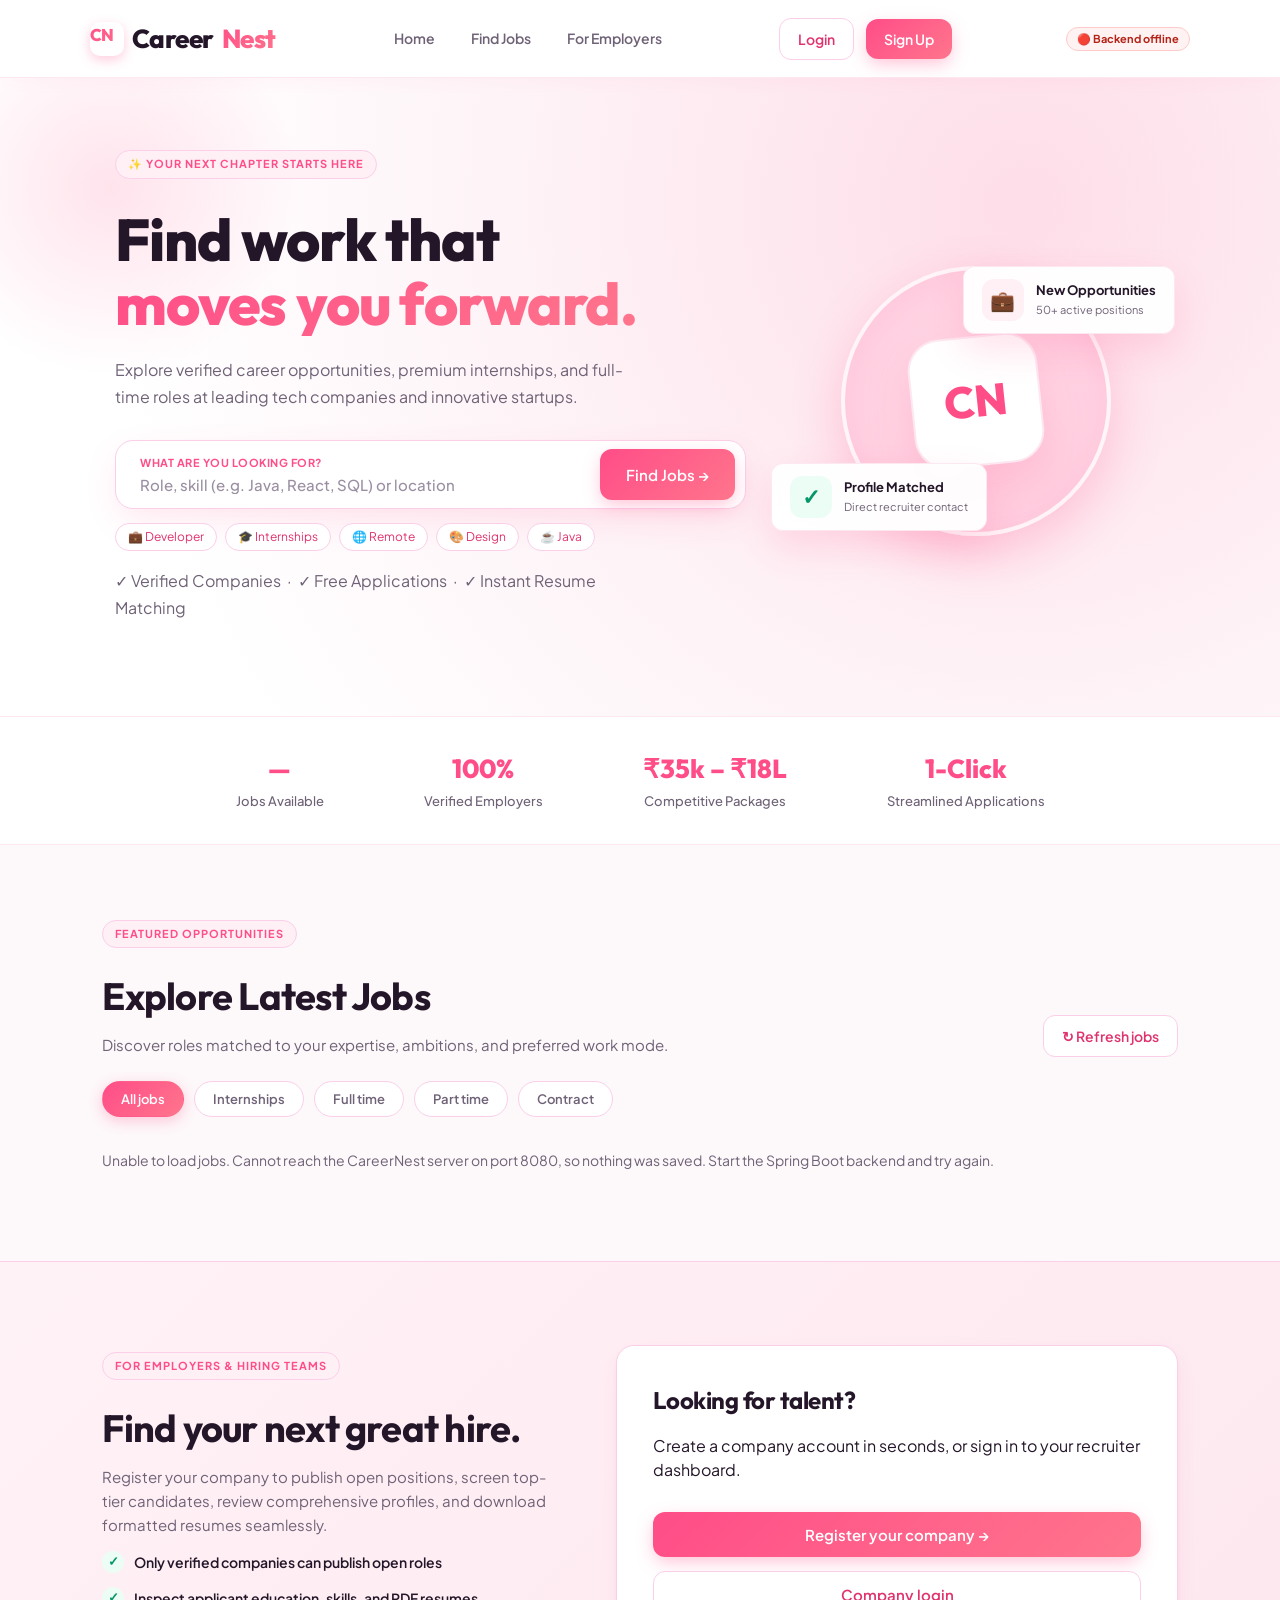
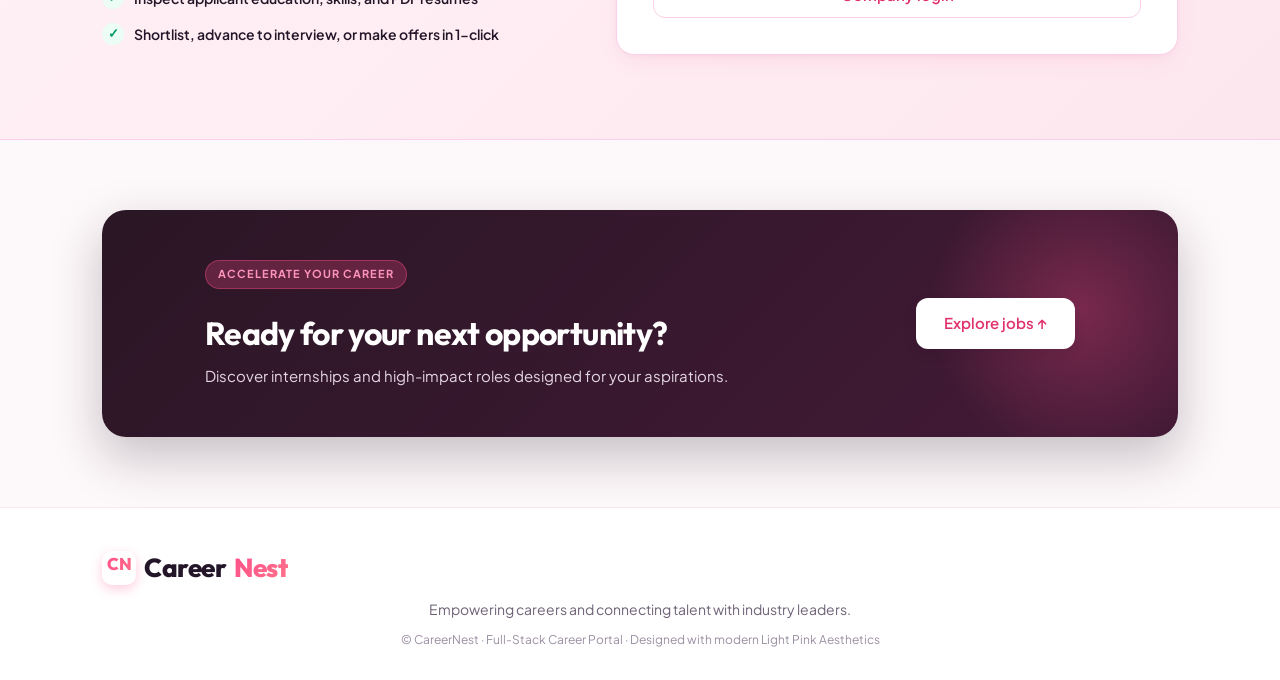
==== commit bcd4cee4: "Always save website data to MySQL and remove demo login shortcuts - apiFetch no longer falls back to" ====
--- a/src/main/resources/static/index.html
+++ b/src/main/resources/static/index.html
@@ -5,7 +5,7 @@
     <meta name="viewport" content="width=device-width, initial-scale=1.0">
     <meta name="description" content="CareerNest | Discover premier jobs, internships and high-growth career opportunities.">
     <title>CareerNest | Find Your Next Opportunity</title>
-    <link rel="stylesheet" href="style.css?v=5">
+    <link rel="stylesheet" href="style.css?v=7">
 </head>
 <body>
 
@@ -24,15 +24,6 @@
         <div class="nav-actions"></div>
     </header>
 
-    <!-- Quick Demo Accounts Helper Bar -->
-    <div class="demo-accounts-bar">
-        <span>💡 <strong>Quick Demo Access:</strong> Test any role in 1-click</span>
-        <div class="demo-pills">
-            <button class="demo-account-btn" type="button" onclick="quickLogin('STUDENT')">🎓 Job Seeker (Priya)</button>
-            <button class="demo-account-btn" type="button" onclick="quickLogin('RECRUITER')">🏢 Recruiter (Neha - TechNova)</button>
-            <button class="demo-account-btn" type="button" onclick="quickLogin('ADMIN')">🛡️ Admin Panel</button>
-        </div>
-    </div>
 
     <main>
         
@@ -123,15 +114,6 @@
                         Login →
                     </button>
 
-                    <!-- Quick Autofill for Reviewers/Users -->
-                    <div class="quick-logins-box">
-                        <strong>⚡ Quick Autofill Test Credentials</strong>
-                        <div class="quick-login-pills">
-                            <button type="button" class="quick-login-pill" onclick="document.getElementById('authEmail').value='priya@example.test'; document.getElementById('authPassword').value='Demo@12345';">Priya (Student)</button>
-                            <button type="button" class="quick-login-pill" onclick="document.getElementById('authEmail').value='neha@example.test'; document.getElementById('authPassword').value='Demo@12345';">Neha (Recruiter)</button>
-                            <button type="button" class="quick-login-pill" onclick="document.getElementById('authEmail').value='admin@careernest.local'; document.getElementById('authPassword').value='Admin@12345';">Admin</button>
-                        </div>
-                    </div>
 
                     <p id="authMessage" class="status-message"
                        role="status" aria-live="polite"></p>
@@ -310,7 +292,7 @@
         <small>© CareerNest · Full-Stack Career Portal · Designed with modern Light Pink Aesthetics</small>
     </footer>
 
-    <script src="common.js?v=5"></script>
-    <script src="script.js?v=5"></script>
+    <script src="common.js?v=7"></script>
+    <script src="script.js?v=7"></script>
 </body>
 </html>
